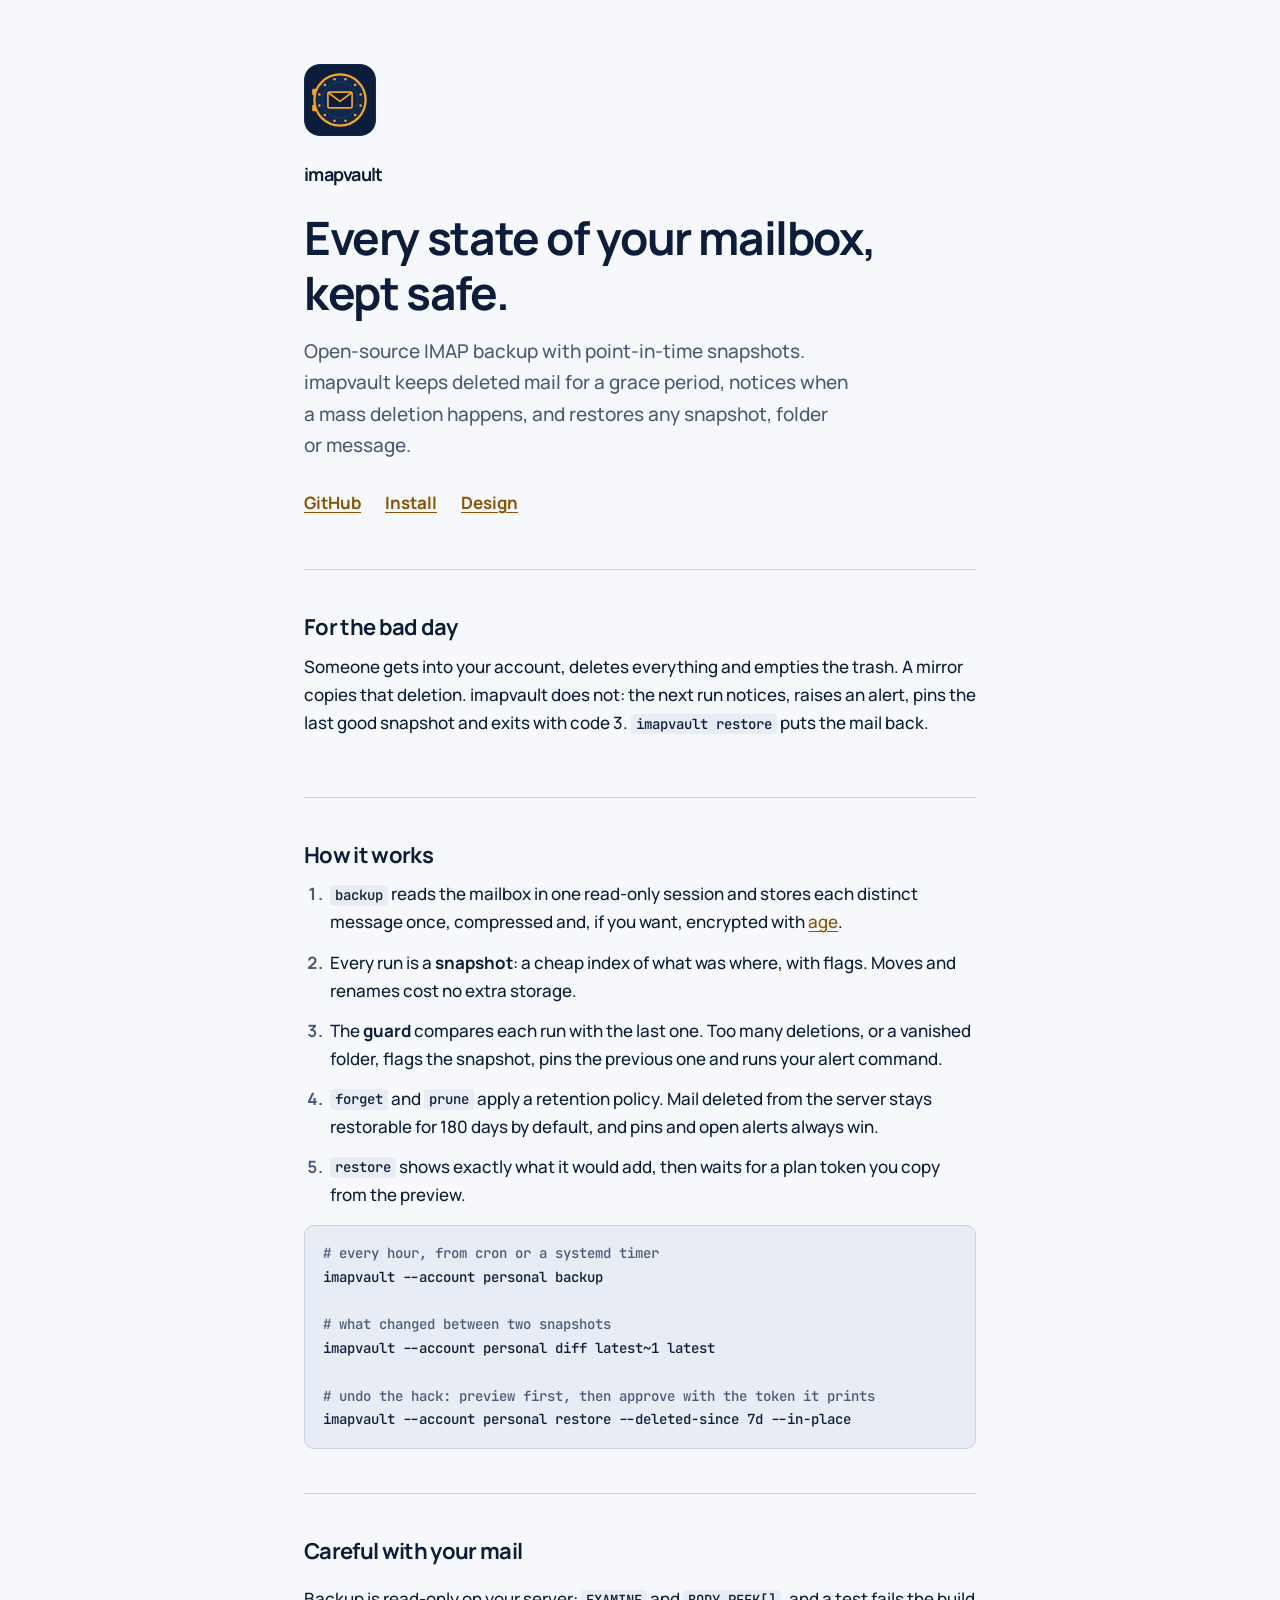
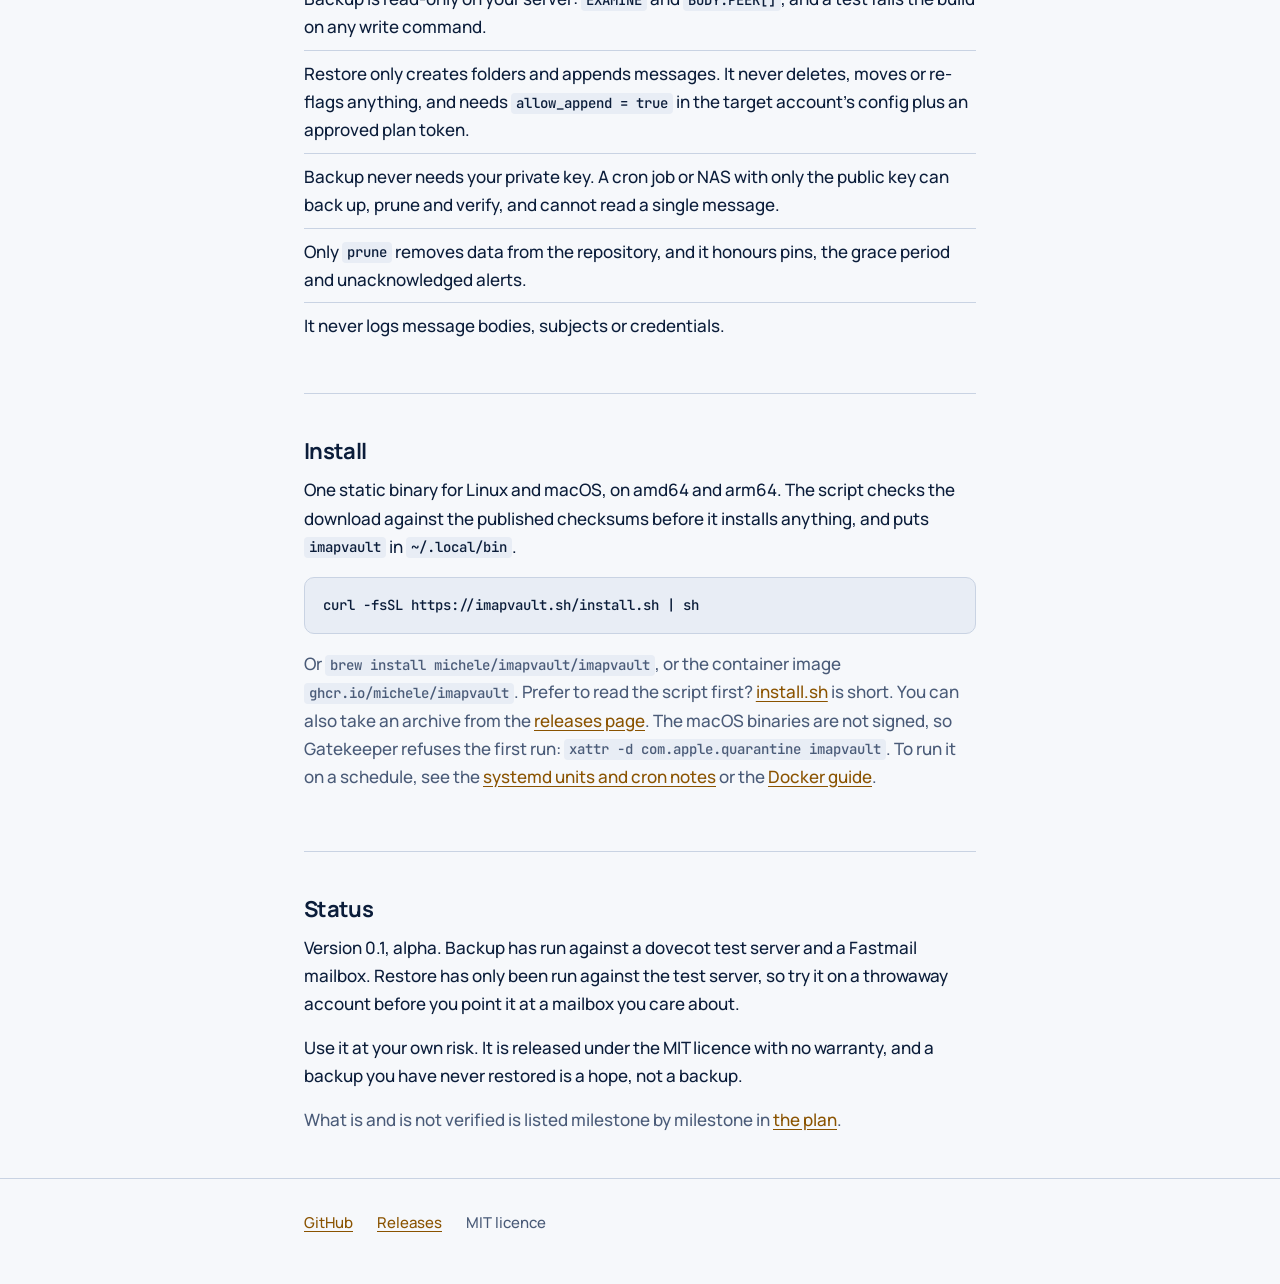
==== site/index.html @ c1d0c0d5 "feat(site): static site for imapvault.sh, install.sh moves into site/ Claude-Session: https://claude" ====
<!doctype html>
<html lang="en">
<head>
<meta charset="utf-8">
<meta name="viewport" content="width=device-width, initial-scale=1">
<title>imapvault: point-in-time snapshots of your mailbox</title>
<meta name="description" content="Open-source IMAP backup. imapvault keeps point-in-time snapshots of a mailbox in a local repository, holds deleted mail for a grace period, notices mass deletions and restores any snapshot, folder or message.">
<meta property="og:title" content="imapvault">
<meta property="og:description" content="Snapshots and point-in-time restore for IMAP mail.">
<meta property="og:image" content="https://imapvault.sh/og.png">
<meta property="og:url" content="https://imapvault.sh/">
<meta name="twitter:card" content="summary_large_image">
<link rel="icon" href="favicon.svg" type="image/svg+xml">
<link rel="icon" href="favicon-32.png" sizes="32x32" type="image/png">
<link rel="apple-touch-icon" href="favicon-180.png">
<link rel="preconnect" href="https://fonts.googleapis.com">
<link rel="preconnect" href="https://fonts.gstatic.com" crossorigin>
<link rel="stylesheet" href="https://fonts.googleapis.com/css2?family=Manrope:wght@500;700&family=JetBrains+Mono:wght@400&display=swap">
<style>
  :root {
    --bg: #F6F8FB;
    --text: #0B1D3A;
    --muted: #4A5B78;
    --accent: #F5A524;
    --accent-text: #8A5300;
    --line: #C9D3E3;
    --code-bg: #E8EDF5;
  }
  @media (prefers-color-scheme: dark) {
    :root {
      --bg: #0B1D3A;
      --text: #F3F5F9;
      --muted: #9FB3D1;
      --accent: #F5A524;
      --accent-text: #F5A524;
      --line: #1C3966;
      --code-bg: #11284D;
    }
  }
  * { box-sizing: border-box; }
  html { -webkit-text-size-adjust: 100%; }
  body {
    margin: 0;
    background: var(--bg);
    color: var(--text);
    font: 500 1.0625rem/1.65 "Manrope", system-ui, -apple-system, "Segoe UI", sans-serif;
  }
  .wrap { max-width: 44rem; margin: 0 auto; padding: 0 1rem; }
  a { color: var(--accent-text); text-underline-offset: 0.18em; }
  a:focus-visible { outline: 2px solid var(--accent); outline-offset: 3px; border-radius: 2px; }
  h1, h2 { font-weight: 700; letter-spacing: -0.03em; line-height: 1.2; margin: 0; }
  h2 { font-size: 1.375rem; margin-bottom: 0.75rem; }
  p { margin: 0 0 1rem; }
  section { padding: 2.75rem 0; border-top: 1px solid var(--line); }
  .muted { color: var(--muted); }

  header.hero { padding: 4rem 0 3.25rem; }
  .mark { width: 4.5rem; height: 4.5rem; display: block; margin-bottom: 1.5rem; border-radius: 1rem; }
  .wordmark { font-size: 1.125rem; font-weight: 700; letter-spacing: -0.04em; margin-bottom: 1.25rem; }
  h1 { font-size: clamp(2rem, 6vw, 2.875rem); margin-bottom: 1rem; }
  .lede { font-size: 1.1875rem; color: var(--muted); max-width: 34rem; margin-bottom: 1.75rem; }
  .links { display: flex; flex-wrap: wrap; gap: 0.5rem 1.5rem; font-weight: 700; }

  ol.steps { margin: 0; padding-left: 1.4rem; }
  ol.steps li { margin-bottom: 0.75rem; padding-left: 0.25rem; }
  ol.steps li::marker { color: var(--muted); font-weight: 700; }
  code, pre { font-family: "JetBrains Mono", ui-monospace, SFMono-Regular, Menlo, Consolas, monospace; font-size: 0.875rem; }
  code { background: var(--code-bg); padding: 0.1em 0.35em; border-radius: 4px; overflow-wrap: anywhere; }
  pre {
    background: var(--code-bg);
    border: 1px solid var(--line);
    border-radius: 10px;
    padding: 1rem 1.1rem;
    margin: 1rem 0 0;
    overflow-x: auto;
    line-height: 1.7;
    tab-size: 2;
  }
  pre code { background: none; padding: 0; font-size: inherit; }
  .c { color: var(--muted); }

  ul.plain { margin: 0; padding: 0; list-style: none; }
  ul.plain li { padding: 0.55rem 0; border-bottom: 1px solid var(--line); }
  ul.plain li:last-child { border-bottom: 0; }

  footer { border-top: 1px solid var(--line); padding: 2rem 0 3rem; color: var(--muted); font-size: 0.9375rem; }
  footer .wrap { display: flex; flex-wrap: wrap; gap: 0.5rem 1.5rem; }
</style>
</head>
<body>
<div class="wrap">

  <header class="hero">
    <img class="mark" src="logo-mark.svg" alt="" width="72" height="72">
    <div class="wordmark">imapvault</div>
    <h1>Every state of your mailbox, kept safe.</h1>
    <p class="lede">Open-source IMAP backup with point-in-time snapshots. imapvault keeps deleted mail for a grace period, notices when a mass deletion happens, and restores any snapshot, folder or message.</p>
    <div class="links">
      <a href="https://github.com/michele/imapvault">GitHub</a>
      <a href="#install">Install</a>
      <a href="https://github.com/michele/imapvault/blob/main/docs/PLAN.md">Design</a>
    </div>
  </header>

  <section id="why">
    <h2>For the bad day</h2>
    <p>Someone gets into your account, deletes everything and empties the trash. A mirror copies that deletion. imapvault does not: the next run notices, raises an alert, pins the last good snapshot and exits with code 3. <code>imapvault restore</code> puts the mail back.</p>
  </section>

  <section id="how">
    <h2>How it works</h2>
    <ol class="steps">
      <li><code>backup</code> reads the mailbox in one read-only session and stores each distinct message once, compressed and, if you want, encrypted with <a href="https://age-encryption.org">age</a>.</li>
      <li>Every run is a <strong>snapshot</strong>: a cheap index of what was where, with flags. Moves and renames cost no extra storage.</li>
      <li>The <strong>guard</strong> compares each run with the last one. Too many deletions, or a vanished folder, flags the snapshot, pins the previous one and runs your alert command.</li>
      <li><code>forget</code> and <code>prune</code> apply a retention policy. Mail deleted from the server stays restorable for 180 days by default, and pins and open alerts always win.</li>
      <li><code>restore</code> shows exactly what it would add, then waits for a plan token you copy from the preview.</li>
    </ol>
<pre><code><span class="c"># every hour, from cron or a systemd timer</span>
imapvault --account personal backup

<span class="c"># what changed between two snapshots</span>
imapvault --account personal diff latest~1 latest

<span class="c"># undo the hack: preview first, then approve with the token it prints</span>
imapvault --account personal restore --deleted-since 7d --in-place</code></pre>
  </section>

  <section id="safety">
    <h2>Careful with your mail</h2>
    <ul class="plain">
      <li>Backup is read-only on your server: <code>EXAMINE</code> and <code>BODY.PEEK[]</code>, and a test fails the build on any write command.</li>
      <li>Restore only creates folders and appends messages. It never deletes, moves or re-flags anything, and needs <code>allow_append = true</code> in the target account's config plus an approved plan token.</li>
      <li>Backup never needs your private key. A cron job or NAS with only the public key can back up, prune and verify, and cannot read a single message.</li>
      <li>Only <code>prune</code> removes data from the repository, and it honours pins, the grace period and unacknowledged alerts.</li>
      <li>It never logs message bodies, subjects or credentials.</li>
    </ul>
  </section>

  <section id="install">
    <h2>Install</h2>
    <p>One static binary for Linux and macOS, on amd64 and arm64. The script checks the download against the published checksums before it installs anything, and puts <code>imapvault</code> in <code>~/.local/bin</code>.</p>
<pre><code>curl -fsSL https://imapvault.sh/install.sh | sh</code></pre>
    <p style="margin-top:1rem" class="muted">Or <code>brew install michele/imapvault/imapvault</code>, or the container image <code>ghcr.io/michele/imapvault</code>. Prefer to read the script first? <a href="install.sh">install.sh</a> is short. You can also take an archive from the <a href="https://github.com/michele/imapvault/releases">releases page</a>. The macOS binaries are not signed, so Gatekeeper refuses the first run: <code>xattr -d com.apple.quarantine imapvault</code>. To run it on a schedule, see the <a href="https://github.com/michele/imapvault/blob/main/docs/SCHEDULING.md">systemd units and cron notes</a> or the <a href="https://github.com/michele/imapvault/blob/main/docs/DOCKER.md">Docker guide</a>.</p>
  </section>

  <section id="status">
    <h2>Status</h2>
    <p>Version 0.1, alpha. Backup has run against a dovecot test server and a Fastmail mailbox. Restore has only been run against the test server, so try it on a throwaway account before you point it at a mailbox you care about.</p>
    <p>Use it at your own risk. It is released under the MIT licence with no warranty, and a backup you have never restored is a hope, not a backup.</p>
    <p class="muted" style="margin-bottom:0">What is and is not verified is listed milestone by milestone in <a href="https://github.com/michele/imapvault/blob/main/docs/PLAN.md">the plan</a>.</p>
  </section>

</div>

<footer>
  <div class="wrap">
    <a href="https://github.com/michele/imapvault">GitHub</a>
    <a href="https://github.com/michele/imapvault/releases">Releases</a>
    <span>MIT licence</span>
  </div>
</footer>
</body>
</html>
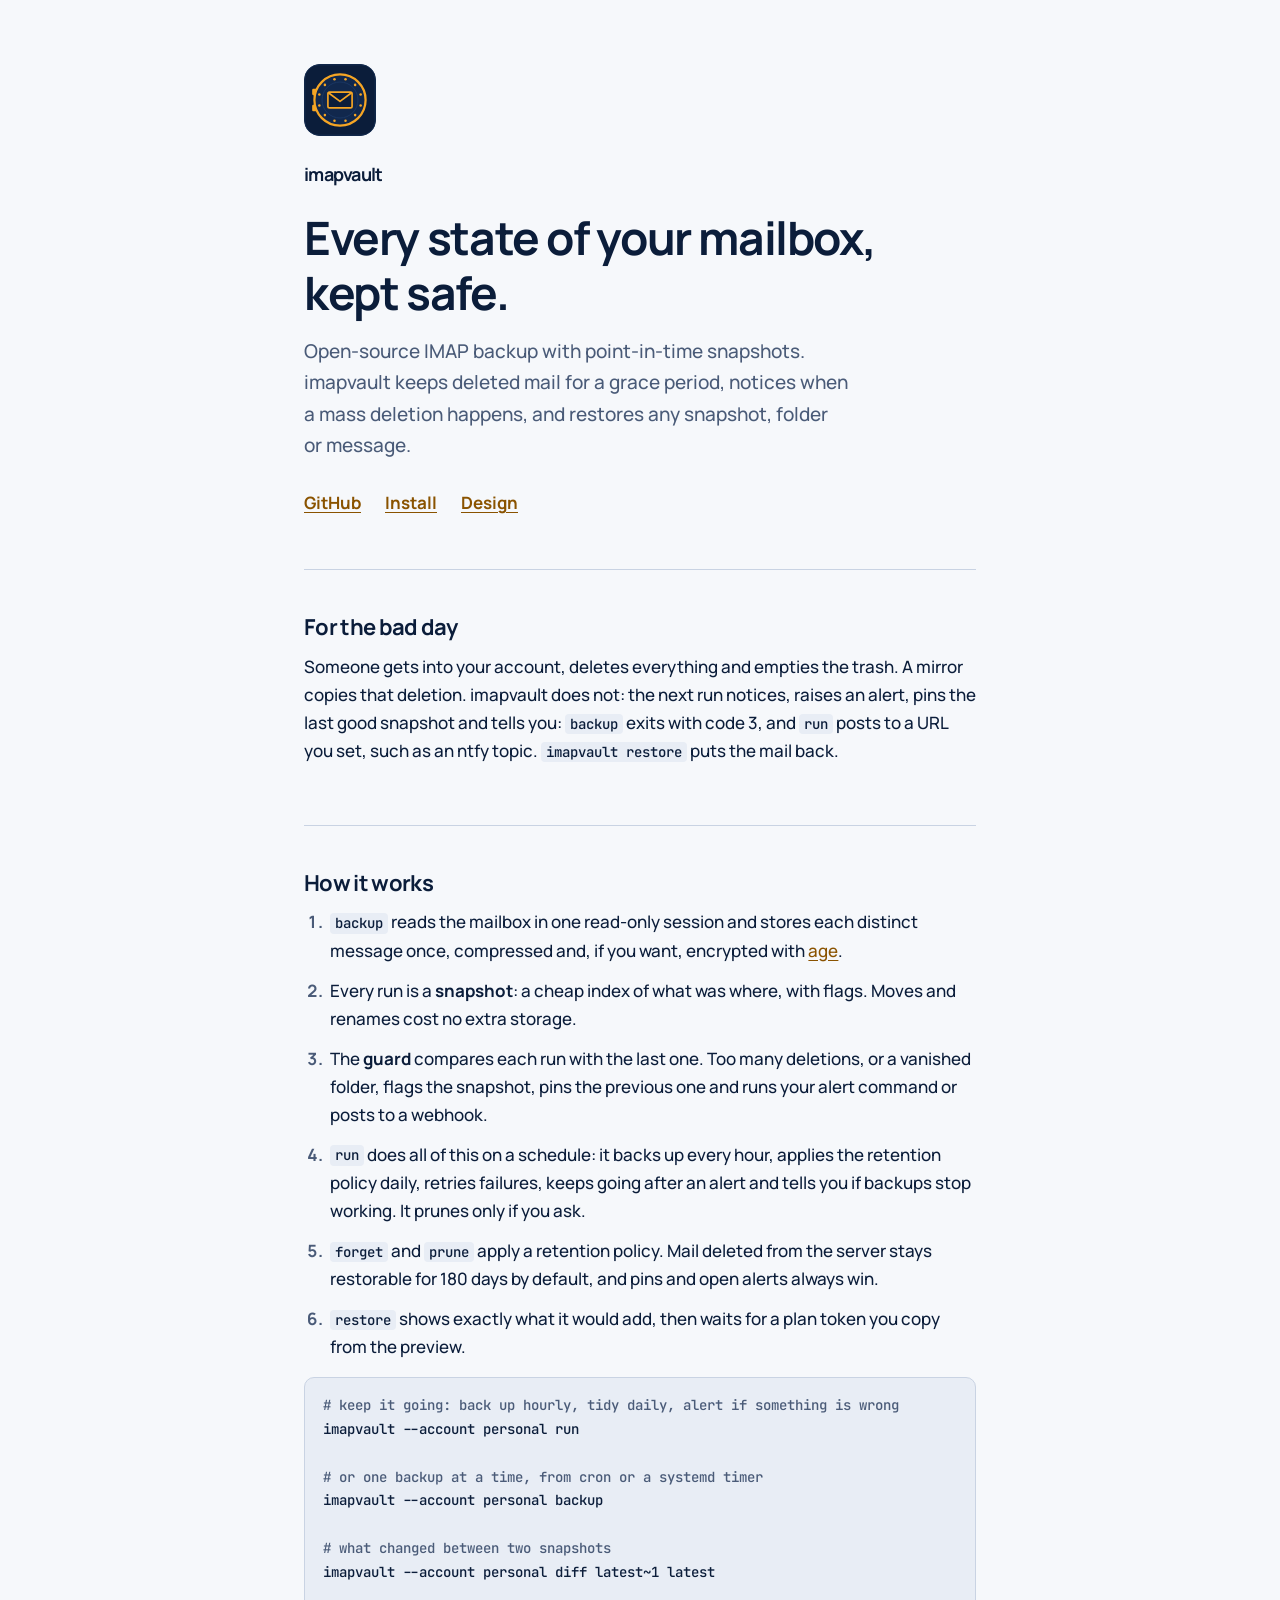
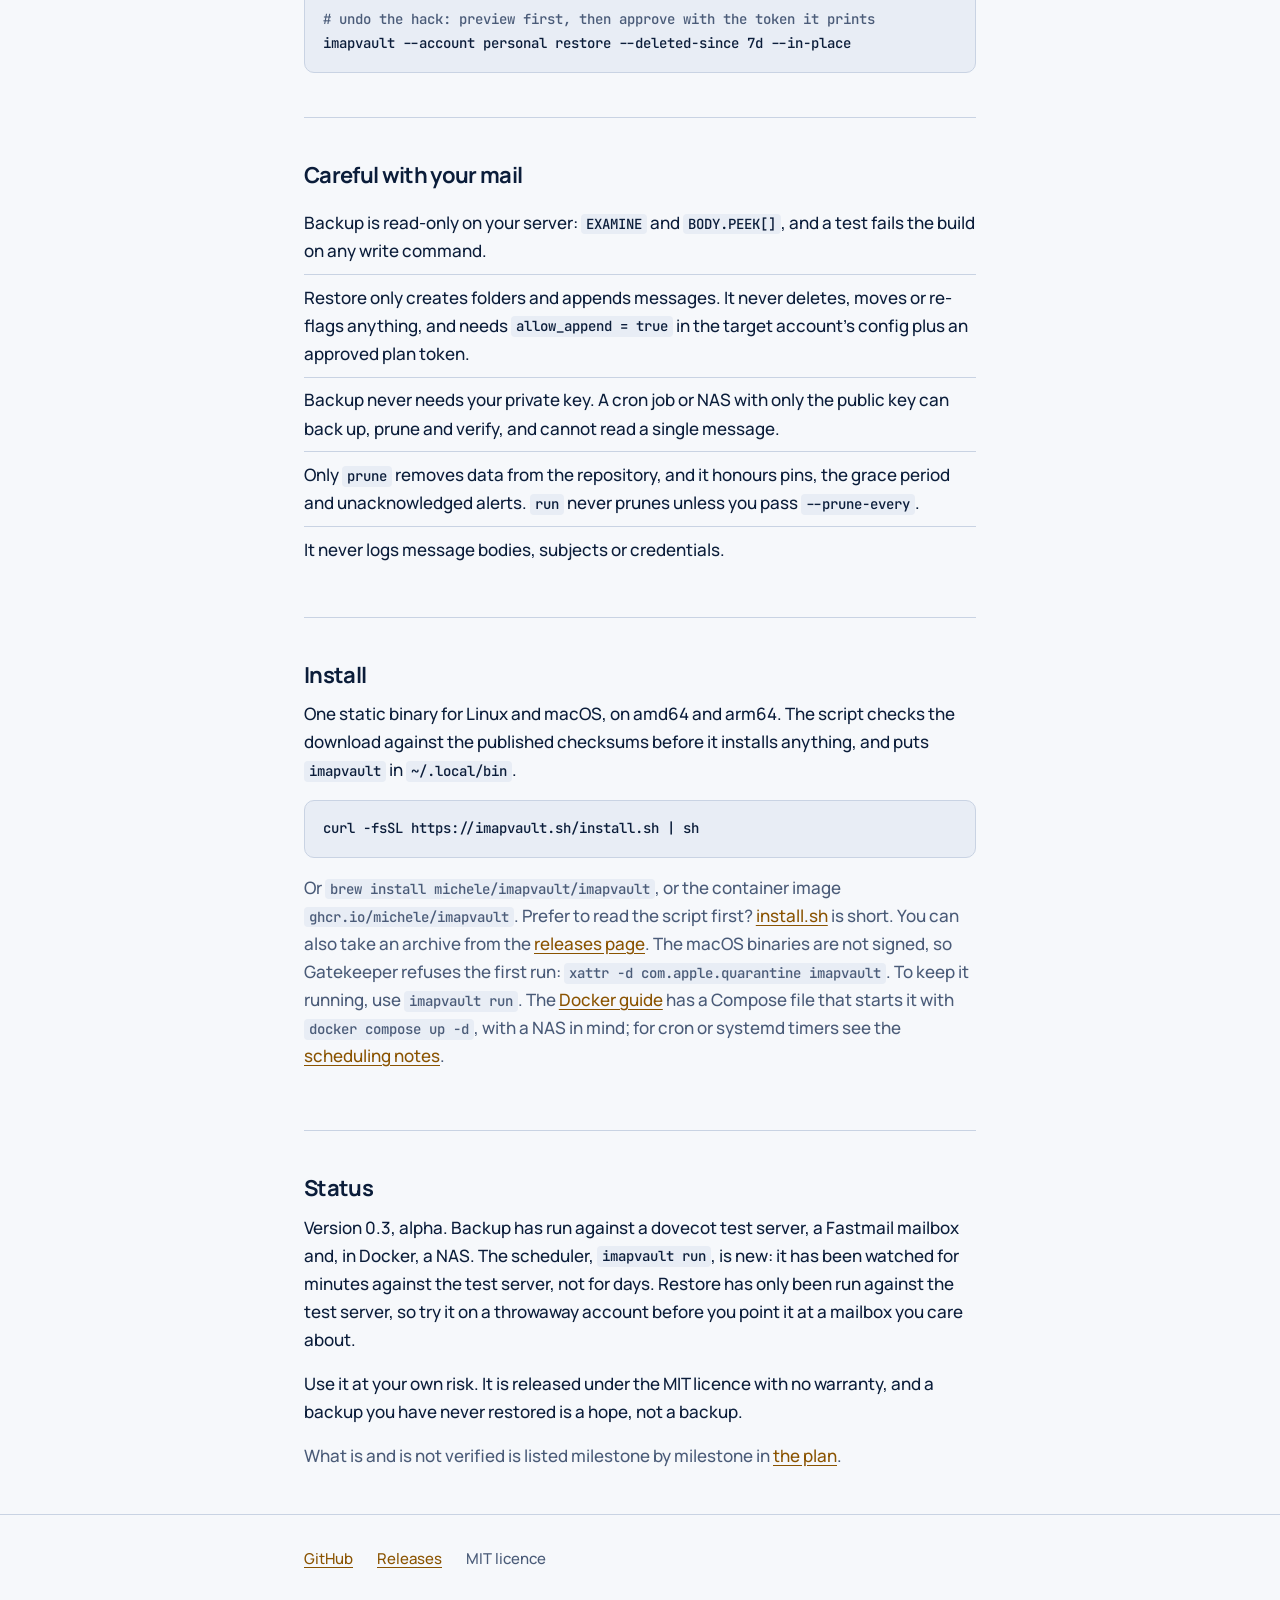
==== commit 279da525: "docs: bring README, SECURITY, PLAN, CLAUDE.md and the site up to date with run README gets the run l" ====
--- a/site/index.html
+++ b/site/index.html
@@ -104,7 +104,7 @@
 
   <section id="why">
     <h2>For the bad day</h2>
-    <p>Someone gets into your account, deletes everything and empties the trash. A mirror copies that deletion. imapvault does not: the next run notices, raises an alert, pins the last good snapshot and exits with code 3. <code>imapvault restore</code> puts the mail back.</p>
+    <p>Someone gets into your account, deletes everything and empties the trash. A mirror copies that deletion. imapvault does not: the next run notices, raises an alert, pins the last good snapshot and tells you: <code>backup</code> exits with code 3, and <code>run</code> posts to a URL you set, such as an ntfy topic. <code>imapvault restore</code> puts the mail back.</p>
   </section>
 
   <section id="how">
@@ -112,11 +112,15 @@
     <ol class="steps">
       <li><code>backup</code> reads the mailbox in one read-only session and stores each distinct message once, compressed and, if you want, encrypted with <a href="https://age-encryption.org">age</a>.</li>
       <li>Every run is a <strong>snapshot</strong>: a cheap index of what was where, with flags. Moves and renames cost no extra storage.</li>
-      <li>The <strong>guard</strong> compares each run with the last one. Too many deletions, or a vanished folder, flags the snapshot, pins the previous one and runs your alert command.</li>
+      <li>The <strong>guard</strong> compares each run with the last one. Too many deletions, or a vanished folder, flags the snapshot, pins the previous one and runs your alert command or posts to a webhook.</li>
+      <li><code>run</code> does all of this on a schedule: it backs up every hour, applies the retention policy daily, retries failures, keeps going after an alert and tells you if backups stop working. It prunes only if you ask.</li>
       <li><code>forget</code> and <code>prune</code> apply a retention policy. Mail deleted from the server stays restorable for 180 days by default, and pins and open alerts always win.</li>
       <li><code>restore</code> shows exactly what it would add, then waits for a plan token you copy from the preview.</li>
     </ol>
-<pre><code><span class="c"># every hour, from cron or a systemd timer</span>
+<pre><code><span class="c"># keep it going: back up hourly, tidy daily, alert if something is wrong</span>
+imapvault --account personal run
+
+<span class="c"># or one backup at a time, from cron or a systemd timer</span>
 imapvault --account personal backup
 
 <span class="c"># what changed between two snapshots</span>
@@ -132,7 +136,7 @@
       <li>Backup is read-only on your server: <code>EXAMINE</code> and <code>BODY.PEEK[]</code>, and a test fails the build on any write command.</li>
       <li>Restore only creates folders and appends messages. It never deletes, moves or re-flags anything, and needs <code>allow_append = true</code> in the target account's config plus an approved plan token.</li>
       <li>Backup never needs your private key. A cron job or NAS with only the public key can back up, prune and verify, and cannot read a single message.</li>
-      <li>Only <code>prune</code> removes data from the repository, and it honours pins, the grace period and unacknowledged alerts.</li>
+      <li>Only <code>prune</code> removes data from the repository, and it honours pins, the grace period and unacknowledged alerts. <code>run</code> never prunes unless you pass <code>--prune-every</code>.</li>
       <li>It never logs message bodies, subjects or credentials.</li>
     </ul>
   </section>
@@ -141,12 +145,12 @@
     <h2>Install</h2>
     <p>One static binary for Linux and macOS, on amd64 and arm64. The script checks the download against the published checksums before it installs anything, and puts <code>imapvault</code> in <code>~/.local/bin</code>.</p>
 <pre><code>curl -fsSL https://imapvault.sh/install.sh | sh</code></pre>
-    <p style="margin-top:1rem" class="muted">Or <code>brew install michele/imapvault/imapvault</code>, or the container image <code>ghcr.io/michele/imapvault</code>. Prefer to read the script first? <a href="install.sh">install.sh</a> is short. You can also take an archive from the <a href="https://github.com/michele/imapvault/releases">releases page</a>. The macOS binaries are not signed, so Gatekeeper refuses the first run: <code>xattr -d com.apple.quarantine imapvault</code>. To run it on a schedule, see the <a href="https://github.com/michele/imapvault/blob/main/docs/SCHEDULING.md">systemd units and cron notes</a> or the <a href="https://github.com/michele/imapvault/blob/main/docs/DOCKER.md">Docker guide</a>.</p>
+    <p style="margin-top:1rem" class="muted">Or <code>brew install michele/imapvault/imapvault</code>, or the container image <code>ghcr.io/michele/imapvault</code>. Prefer to read the script first? <a href="install.sh">install.sh</a> is short. You can also take an archive from the <a href="https://github.com/michele/imapvault/releases">releases page</a>. The macOS binaries are not signed, so Gatekeeper refuses the first run: <code>xattr -d com.apple.quarantine imapvault</code>. To keep it running, use <code>imapvault run</code>. The <a href="https://github.com/michele/imapvault/blob/main/docs/DEPLOY.md">Docker guide</a> has a Compose file that starts it with <code>docker compose up -d</code>, with a NAS in mind; for cron or systemd timers see the <a href="https://github.com/michele/imapvault/blob/main/docs/SCHEDULING.md">scheduling notes</a>.</p>
   </section>
 
   <section id="status">
     <h2>Status</h2>
-    <p>Version 0.1, alpha. Backup has run against a dovecot test server and a Fastmail mailbox. Restore has only been run against the test server, so try it on a throwaway account before you point it at a mailbox you care about.</p>
+    <p>Version 0.3, alpha. Backup has run against a dovecot test server, a Fastmail mailbox and, in Docker, a NAS. The scheduler, <code>imapvault run</code>, is new: it has been watched for minutes against the test server, not for days. Restore has only been run against the test server, so try it on a throwaway account before you point it at a mailbox you care about.</p>
     <p>Use it at your own risk. It is released under the MIT licence with no warranty, and a backup you have never restored is a hope, not a backup.</p>
     <p class="muted" style="margin-bottom:0">What is and is not verified is listed milestone by milestone in <a href="https://github.com/michele/imapvault/blob/main/docs/PLAN.md">the plan</a>.</p>
   </section>
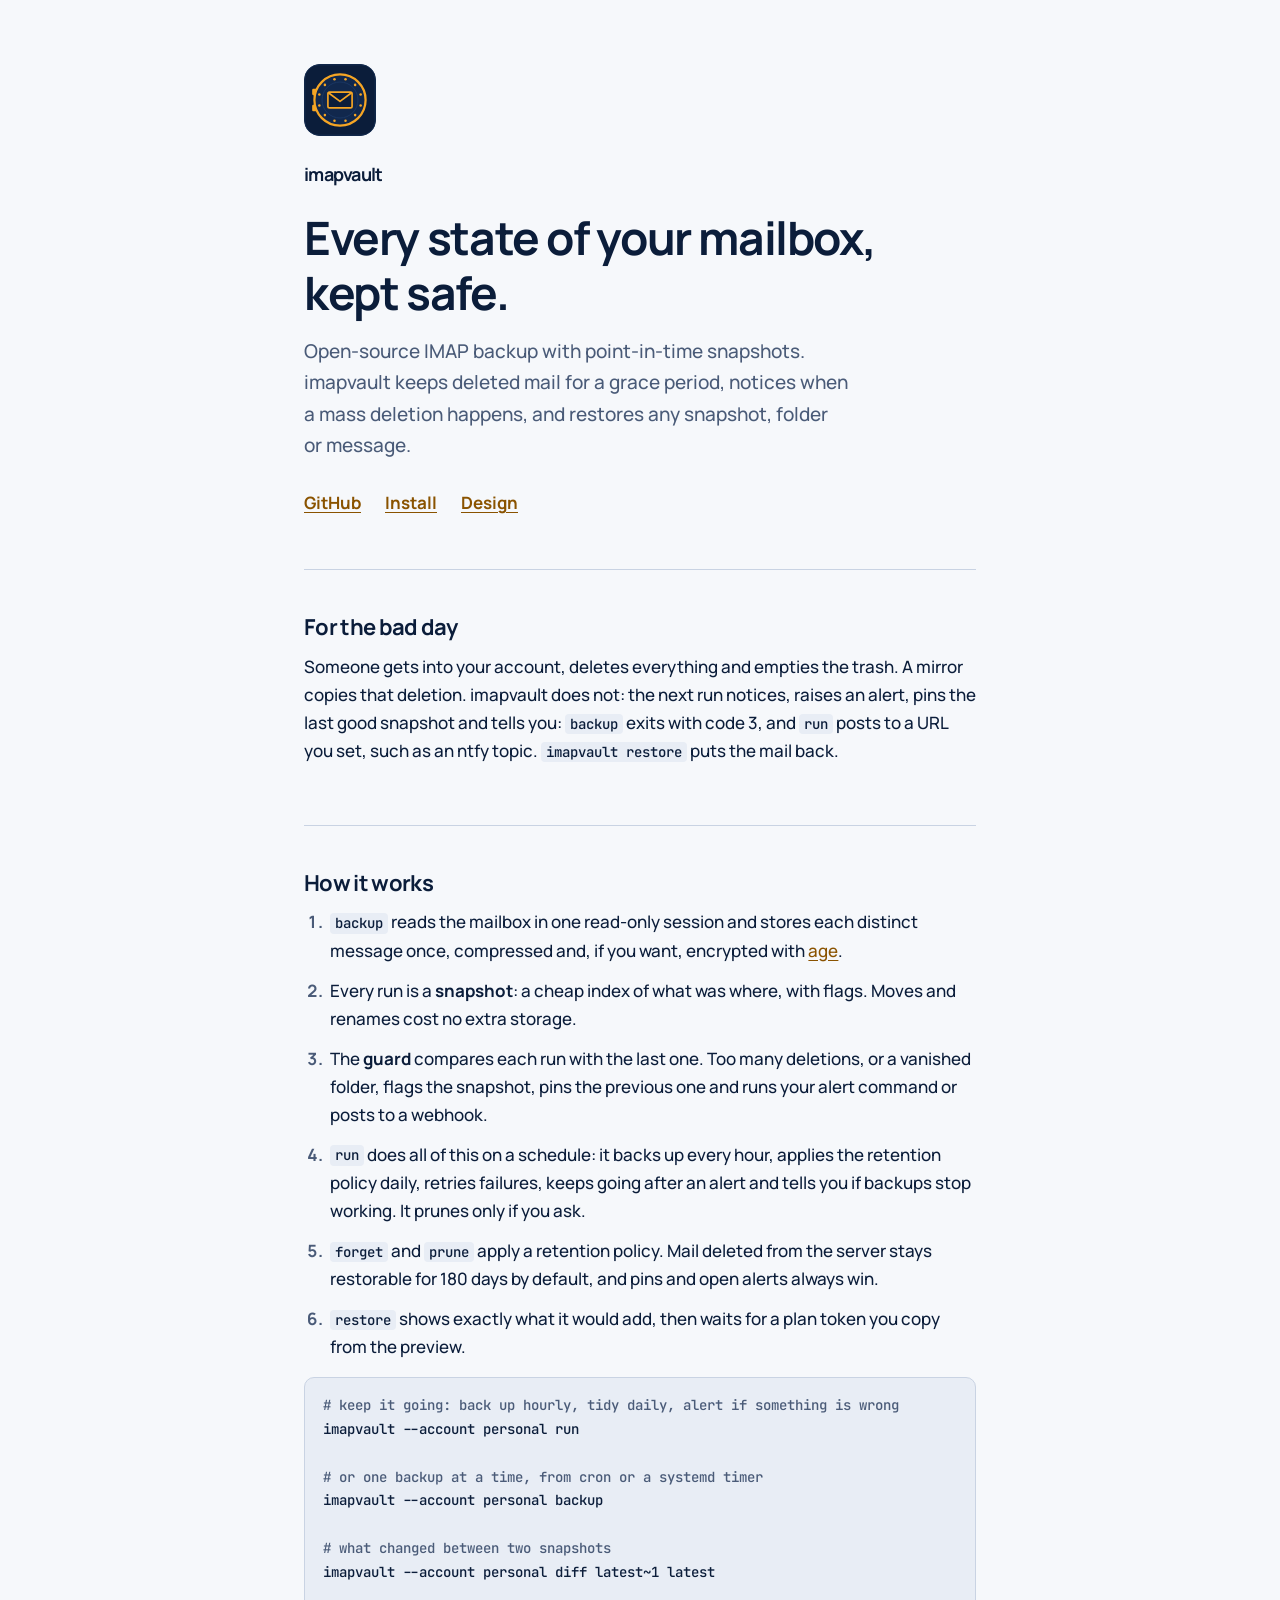
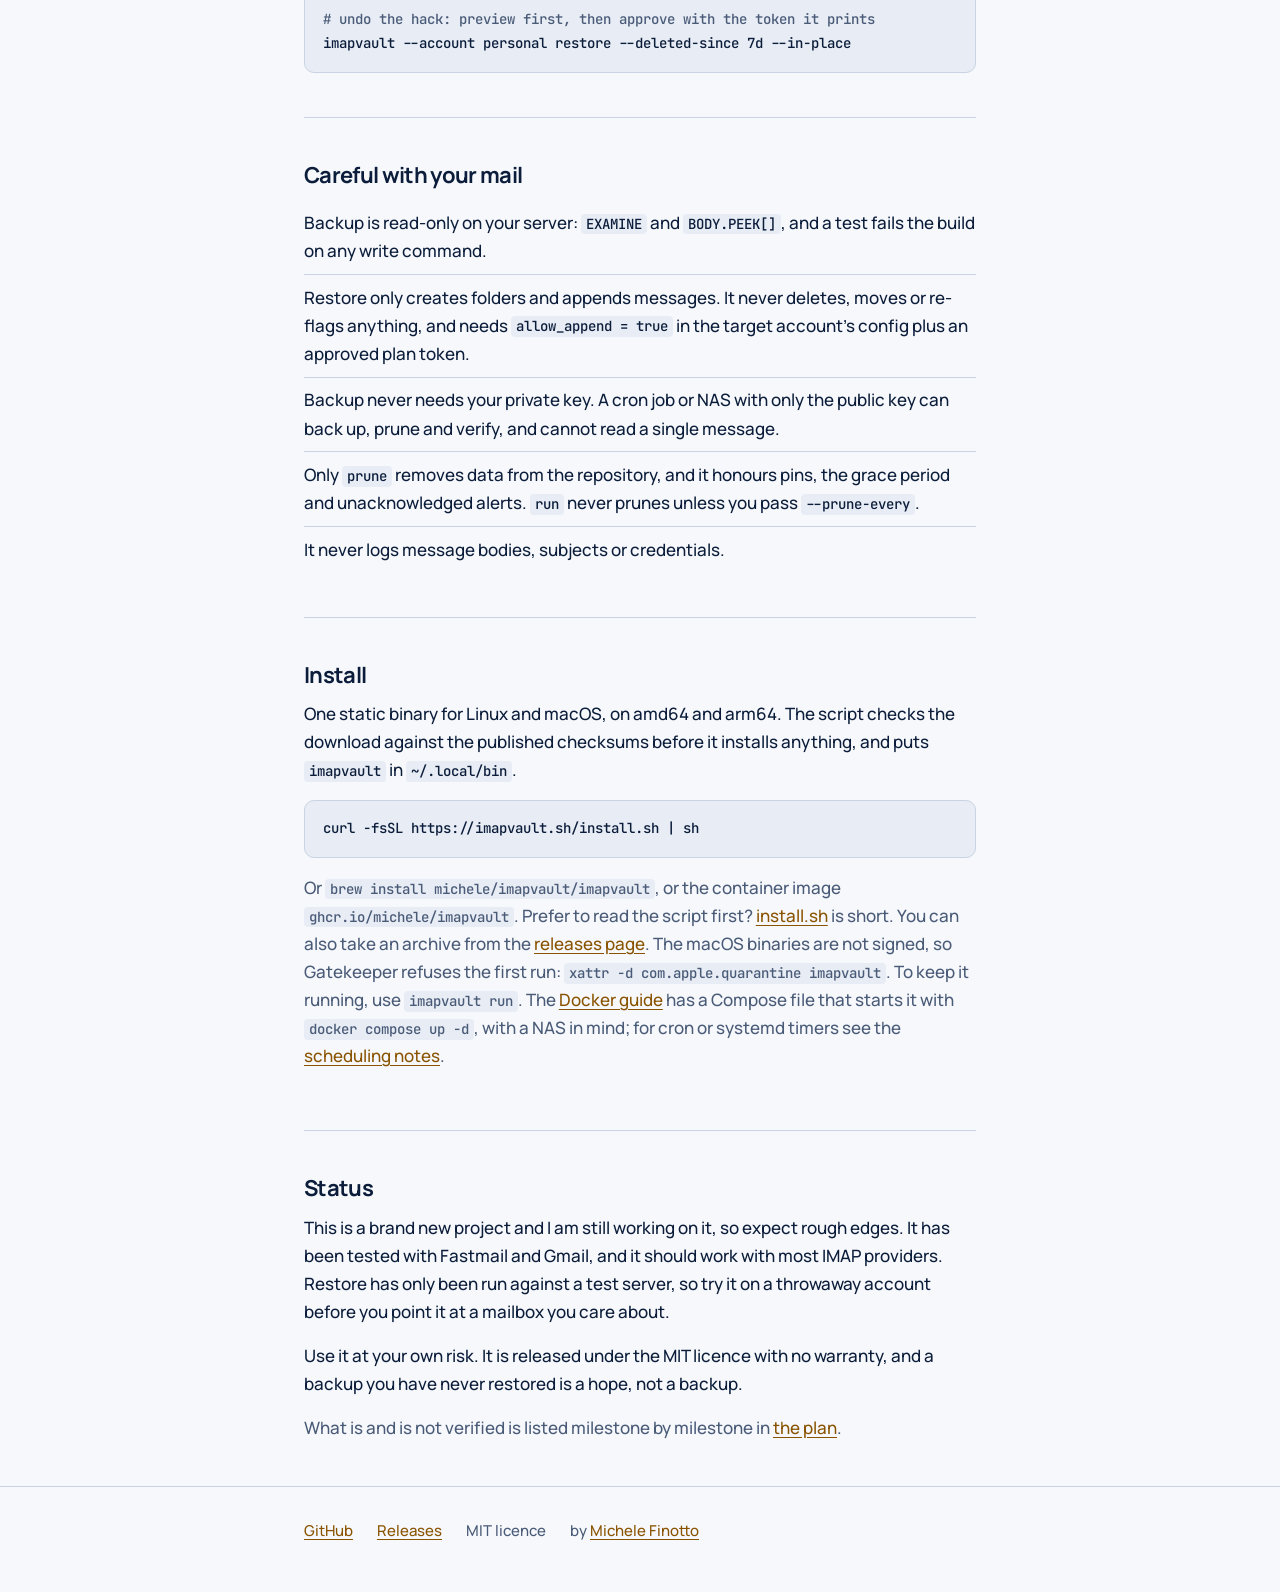
==== commit edcb646b: "docs(site): plainer status, link to the author in the footer Claude-Session: https://claude.ai/code/" ====
--- a/site/index.html
+++ b/site/index.html
@@ -150,7 +150,7 @@
 
   <section id="status">
     <h2>Status</h2>
-    <p>Version 0.3, alpha. Backup has run against a dovecot test server, a Fastmail mailbox and, in Docker, a NAS. The scheduler, <code>imapvault run</code>, is new: it has been watched for minutes against the test server, not for days. Restore has only been run against the test server, so try it on a throwaway account before you point it at a mailbox you care about.</p>
+    <p>This is a brand new project and I am still working on it, so expect rough edges. It has been tested with Fastmail and Gmail, and it should work with most IMAP providers. Restore has only been run against a test server, so try it on a throwaway account before you point it at a mailbox you care about.</p>
     <p>Use it at your own risk. It is released under the MIT licence with no warranty, and a backup you have never restored is a hope, not a backup.</p>
     <p class="muted" style="margin-bottom:0">What is and is not verified is listed milestone by milestone in <a href="https://github.com/michele/imapvault/blob/main/docs/PLAN.md">the plan</a>.</p>
   </section>
@@ -162,6 +162,7 @@
     <a href="https://github.com/michele/imapvault">GitHub</a>
     <a href="https://github.com/michele/imapvault/releases">Releases</a>
     <span>MIT licence</span>
+    <span>by <a href="https://finotto.org">Michele Finotto</a></span>
   </div>
 </footer>
 </body>
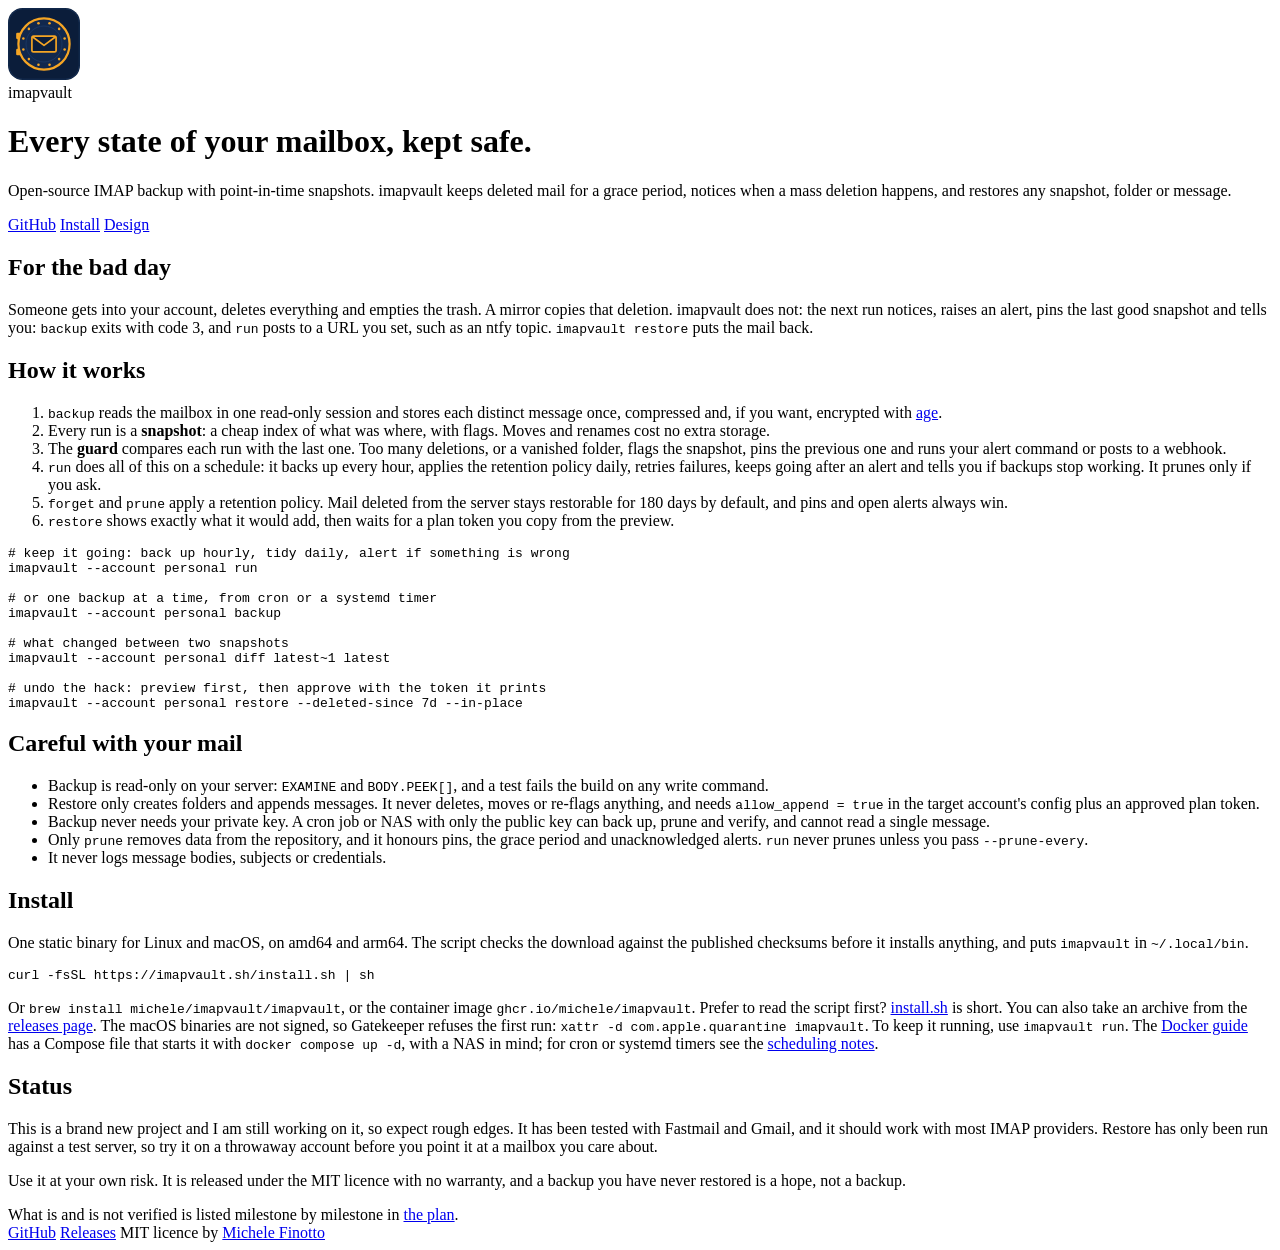
==== commit b6bbbfae: "refactor(site): share one stylesheet The home page's inline CSS moves to site/style.css, plus the co" ====
--- a/site/index.html
+++ b/site/index.html
@@ -16,76 +16,7 @@
 <link rel="preconnect" href="https://fonts.googleapis.com">
 <link rel="preconnect" href="https://fonts.gstatic.com" crossorigin>
 <link rel="stylesheet" href="https://fonts.googleapis.com/css2?family=Manrope:wght@500;700&family=JetBrains+Mono:wght@400&display=swap">
-<style>
-  :root {
-    --bg: #F6F8FB;
-    --text: #0B1D3A;
-    --muted: #4A5B78;
-    --accent: #F5A524;
-    --accent-text: #8A5300;
-    --line: #C9D3E3;
-    --code-bg: #E8EDF5;
-  }
-  @media (prefers-color-scheme: dark) {
-    :root {
-      --bg: #0B1D3A;
-      --text: #F3F5F9;
-      --muted: #9FB3D1;
-      --accent: #F5A524;
-      --accent-text: #F5A524;
-      --line: #1C3966;
-      --code-bg: #11284D;
-    }
-  }
-  * { box-sizing: border-box; }
-  html { -webkit-text-size-adjust: 100%; }
-  body {
-    margin: 0;
-    background: var(--bg);
-    color: var(--text);
-    font: 500 1.0625rem/1.65 "Manrope", system-ui, -apple-system, "Segoe UI", sans-serif;
-  }
-  .wrap { max-width: 44rem; margin: 0 auto; padding: 0 1rem; }
-  a { color: var(--accent-text); text-underline-offset: 0.18em; }
-  a:focus-visible { outline: 2px solid var(--accent); outline-offset: 3px; border-radius: 2px; }
-  h1, h2 { font-weight: 700; letter-spacing: -0.03em; line-height: 1.2; margin: 0; }
-  h2 { font-size: 1.375rem; margin-bottom: 0.75rem; }
-  p { margin: 0 0 1rem; }
-  section { padding: 2.75rem 0; border-top: 1px solid var(--line); }
-  .muted { color: var(--muted); }
-
-  header.hero { padding: 4rem 0 3.25rem; }
-  .mark { width: 4.5rem; height: 4.5rem; display: block; margin-bottom: 1.5rem; border-radius: 1rem; }
-  .wordmark { font-size: 1.125rem; font-weight: 700; letter-spacing: -0.04em; margin-bottom: 1.25rem; }
-  h1 { font-size: clamp(2rem, 6vw, 2.875rem); margin-bottom: 1rem; }
-  .lede { font-size: 1.1875rem; color: var(--muted); max-width: 34rem; margin-bottom: 1.75rem; }
-  .links { display: flex; flex-wrap: wrap; gap: 0.5rem 1.5rem; font-weight: 700; }
-
-  ol.steps { margin: 0; padding-left: 1.4rem; }
-  ol.steps li { margin-bottom: 0.75rem; padding-left: 0.25rem; }
-  ol.steps li::marker { color: var(--muted); font-weight: 700; }
-  code, pre { font-family: "JetBrains Mono", ui-monospace, SFMono-Regular, Menlo, Consolas, monospace; font-size: 0.875rem; }
-  code { background: var(--code-bg); padding: 0.1em 0.35em; border-radius: 4px; overflow-wrap: anywhere; }
-  pre {
-    background: var(--code-bg);
-    border: 1px solid var(--line);
-    border-radius: 10px;
-    padding: 1rem 1.1rem;
-    margin: 1rem 0 0;
-    overflow-x: auto;
-    line-height: 1.7;
-    tab-size: 2;
-  }
-  pre code { background: none; padding: 0; font-size: inherit; }
-  .c { color: var(--muted); }
-
-  ul.plain { margin: 0; padding: 0; list-style: none; }
-  ul.plain li { padding: 0.55rem 0; border-bottom: 1px solid var(--line); }
-  ul.plain li:last-child { border-bottom: 0; }
-
-  footer { border-top: 1px solid var(--line); padding: 2rem 0 3rem; color: var(--muted); font-size: 0.9375rem; }
-  footer .wrap { display: flex; flex-wrap: wrap; gap: 0.5rem 1.5rem; }
-</style>
+<link rel="stylesheet" href="/style.css">
 </head>
 <body>
 <div class="wrap">
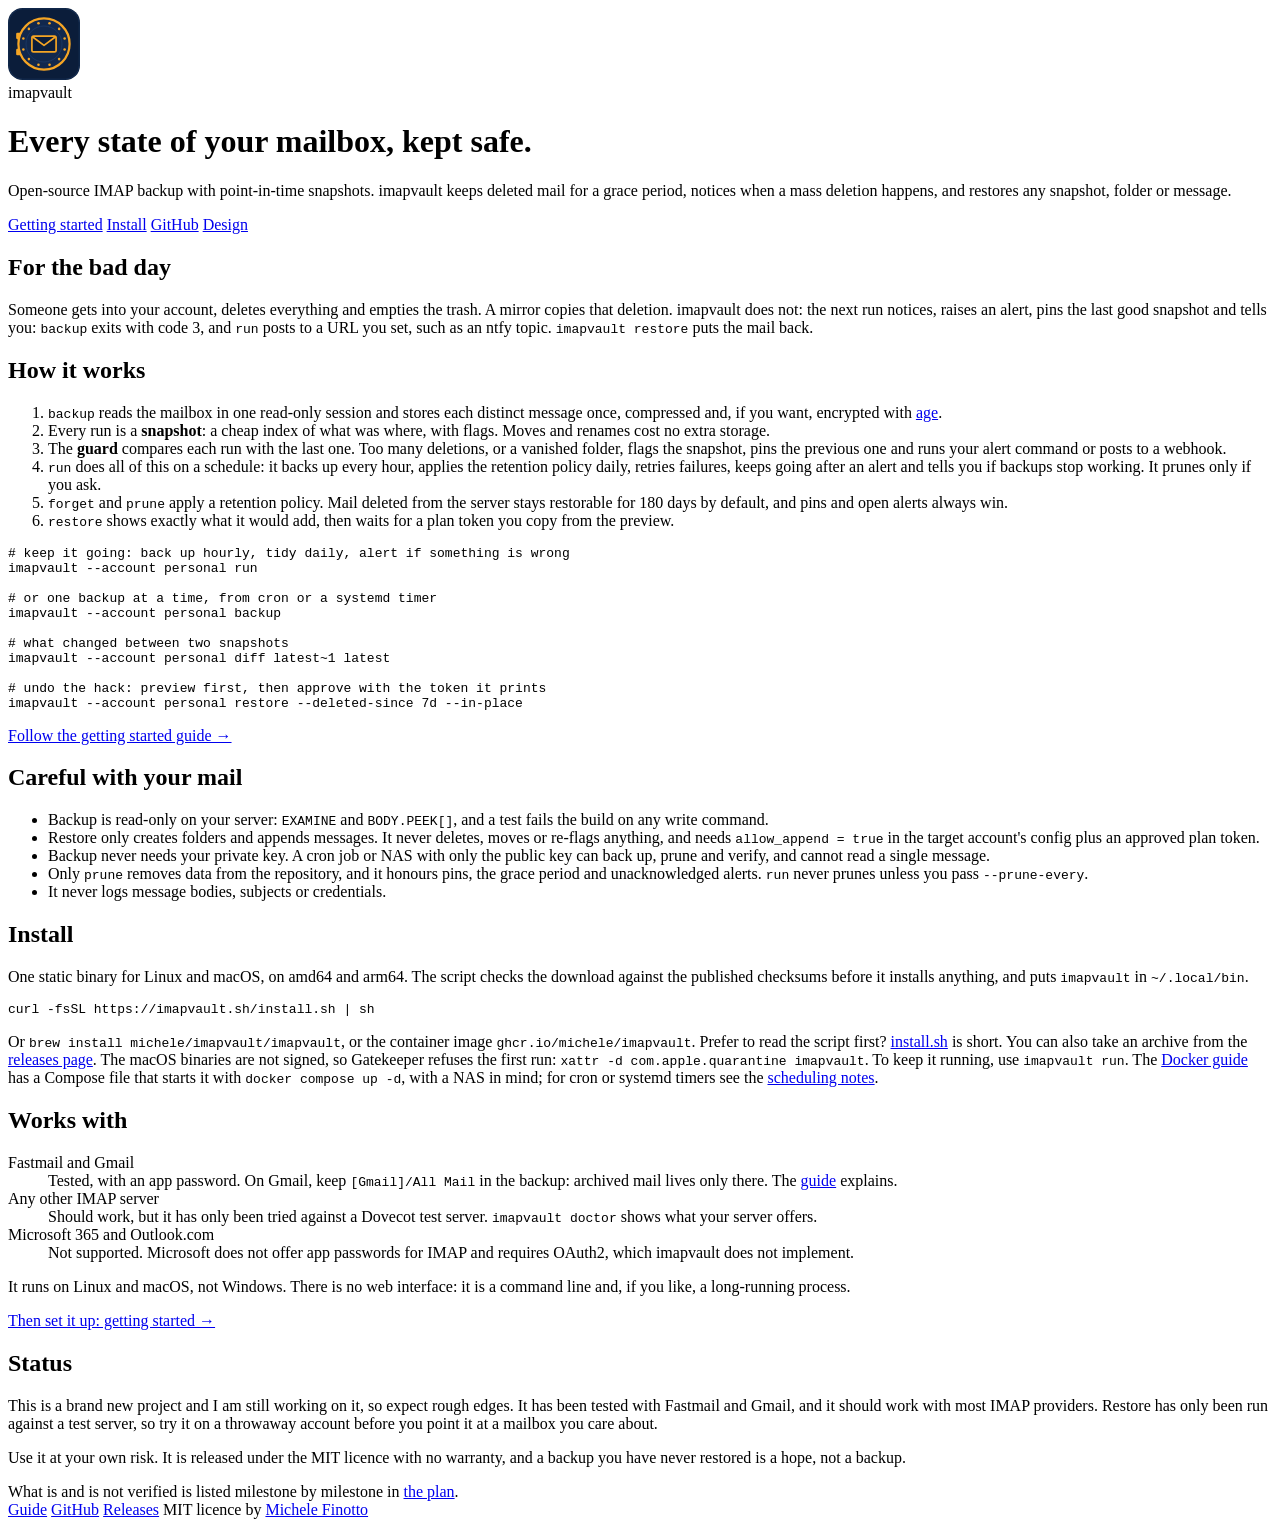
==== commit b8e14dc7: "feat(site): works-with and a link to the guide Claude-Session: https://claude.ai/code/session_01CUS7" ====
--- a/site/index.html
+++ b/site/index.html
@@ -27,8 +27,9 @@
     <h1>Every state of your mailbox, kept safe.</h1>
     <p class="lede">Open-source IMAP backup with point-in-time snapshots. imapvault keeps deleted mail for a grace period, notices when a mass deletion happens, and restores any snapshot, folder or message.</p>
     <div class="links">
+      <a href="/guide/">Getting started</a>
+      <a href="#install">Install</a>
       <a href="https://github.com/michele/imapvault">GitHub</a>
-      <a href="#install">Install</a>
       <a href="https://github.com/michele/imapvault/blob/main/docs/PLAN.md">Design</a>
     </div>
   </header>
@@ -59,6 +60,7 @@
 
 <span class="c"># undo the hack: preview first, then approve with the token it prints</span>
 imapvault --account personal restore --deleted-since 7d --in-place</code></pre>
+    <p class="next"><a href="/guide/">Follow the getting started guide &rarr;</a></p>
   </section>
 
   <section id="safety">
@@ -79,6 +81,17 @@
     <p style="margin-top:1rem" class="muted">Or <code>brew install michele/imapvault/imapvault</code>, or the container image <code>ghcr.io/michele/imapvault</code>. Prefer to read the script first? <a href="install.sh">install.sh</a> is short. You can also take an archive from the <a href="https://github.com/michele/imapvault/releases">releases page</a>. The macOS binaries are not signed, so Gatekeeper refuses the first run: <code>xattr -d com.apple.quarantine imapvault</code>. To keep it running, use <code>imapvault run</code>. The <a href="https://github.com/michele/imapvault/blob/main/docs/DEPLOY.md">Docker guide</a> has a Compose file that starts it with <code>docker compose up -d</code>, with a NAS in mind; for cron or systemd timers see the <a href="https://github.com/michele/imapvault/blob/main/docs/SCHEDULING.md">scheduling notes</a>.</p>
   </section>
 
+  <section id="providers">
+    <h2>Works with</h2>
+    <dl class="providers">
+      <div><dt>Fastmail and Gmail</dt><dd>Tested, with an app password. On Gmail, keep <code>[Gmail]/All Mail</code> in the backup: archived mail lives only there. The <a href="/guide/#config">guide</a> explains.</dd></div>
+      <div><dt>Any other IMAP server</dt><dd>Should work, but it has only been tried against a Dovecot test server. <code>imapvault doctor</code> shows what your server offers.</dd></div>
+      <div><dt>Microsoft 365 and Outlook.com</dt><dd>Not supported. Microsoft does not offer app passwords for IMAP and requires OAuth2, which imapvault does not implement.</dd></div>
+    </dl>
+    <p class="muted" style="margin:1rem 0 0">It runs on Linux and macOS, not Windows. There is no web interface: it is a command line and, if you like, a long-running process.</p>
+    <p class="next"><a href="/guide/">Then set it up: getting started &rarr;</a></p>
+  </section>
+
   <section id="status">
     <h2>Status</h2>
     <p>This is a brand new project and I am still working on it, so expect rough edges. It has been tested with Fastmail and Gmail, and it should work with most IMAP providers. Restore has only been run against a test server, so try it on a throwaway account before you point it at a mailbox you care about.</p>
@@ -90,6 +103,7 @@
 
 <footer>
   <div class="wrap">
+    <a href="/guide/">Guide</a>
     <a href="https://github.com/michele/imapvault">GitHub</a>
     <a href="https://github.com/michele/imapvault/releases">Releases</a>
     <span>MIT licence</span>
